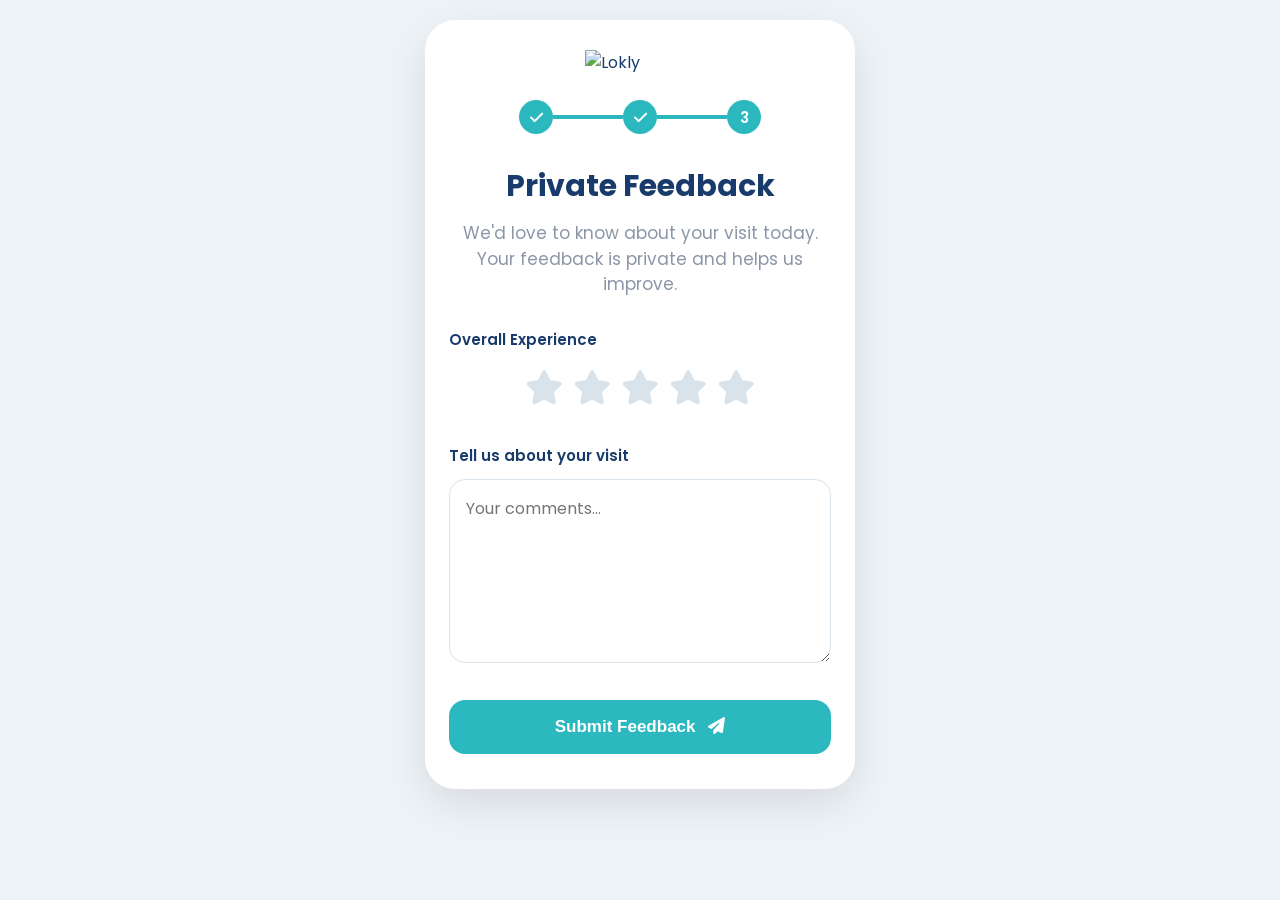
==== feedback.html @ 0c50cb6d "Add files via upload" ====
<!DOCTYPE html>
<html lang="en">

<head>

    <meta charset="UTF-8">
    <meta name="viewport" content="width=device-width, initial-scale=1.0">

    <title>Private Feedback</title>

    <link rel="preconnect" href="https://fonts.googleapis.com">
    <link rel="preconnect" href="https://fonts.gstatic.com" crossorigin>

    <link href="https://fonts.googleapis.com/css2?family=Poppins:wght@300;400;500;600;700&display=swap" rel="stylesheet">

    <link rel="stylesheet" href="feedback.css">

    <link rel="stylesheet"
          href="https://cdnjs.cloudflare.com/ajax/libs/font-awesome/6.7.2/css/all.min.css">

</head>

<body>

<div class="container">

    <img src="images/lokly-logo.png" class="logo" alt="Lokly">

    <div class="progress">

        <div class="step complete">
            <i class="fa-solid fa-check"></i>
        </div>

        <div class="line active"></div>

        <div class="step complete">
            <i class="fa-solid fa-check"></i>
        </div>

        <div class="line active"></div>

        <div class="step active">3</div>

    </div>

    <h1>Private Feedback</h1>

    <p class="intro">
        We'd love to know about your visit today.
        Your feedback is private and helps us improve.
    </p>

    <form id="feedbackForm">

        <label class="label">
            Overall Experience
        </label>

        <div class="rating">

            <input type="radio" id="star5" name="rating" value="5">
            <label for="star5"><i class="fa-solid fa-star"></i></label>

            <input type="radio" id="star4" name="rating" value="4">
            <label for="star4"><i class="fa-solid fa-star"></i></label>

            <input type="radio" id="star3" name="rating" value="3">
            <label for="star3"><i class="fa-solid fa-star"></i></label>

            <input type="radio" id="star2" name="rating" value="2">
            <label for="star2"><i class="fa-solid fa-star"></i></label>

            <input type="radio" id="star1" name="rating" value="1">
            <label for="star1"><i class="fa-solid fa-star"></i></label>

        </div>

        <label class="label">
            Tell us about your visit
        </label>

        <textarea
            id="comments"
            rows="6"
            placeholder="Your comments..."></textarea>

        <button type="submit" class="continue">

            Submit Feedback

            <i class="fa-solid fa-paper-plane"></i>

        </button>

    </form>

</div>

<script src="feedback.js"></script>

</body>

</html>
---- feedback.css ----
/* ==========================================
   LOKLY FEEDBACK PAGE
========================================== */

*{
    margin:0;
    padding:0;
    box-sizing:border-box;
}

body{
    font-family:'Poppins',sans-serif;
    background:#eef3f8;
    color:#183b6b;
}

.container{
    width:100%;
    max-width:430px;
    margin:20px auto;
    background:#ffffff;
    border-radius:30px;
    padding:30px 24px 35px;
    box-shadow:0 15px 45px rgba(0,0,0,.10);
}

.logo{
    width:110px;
    display:block;
    margin:0 auto 25px;
}

/* Progress */

.progress{
    display:flex;
    align-items:center;
    justify-content:center;
    margin-bottom:30px;
}

.step{
    width:34px;
    height:34px;
    border-radius:50%;
    background:#d9e3ec;
    color:#ffffff;
    display:flex;
    align-items:center;
    justify-content:center;
    font-size:15px;
    font-weight:600;
}

.step.active,
.step.complete{
    background:#2cb8bf;
}

.line{
    flex:1;
    max-width:70px;
    height:4px;
    background:#d9e3ec;
}

.line.active{
    background:#2cb8bf;
}

/* Headings */

h1{
    text-align:center;
    font-size:30px;
    color:#183b6b;
    margin-bottom:12px;
}

.intro{
    text-align:center;
    color:#8b96a7;
    font-size:17px;
    line-height:1.5;
    margin-bottom:30px;
}

/* Labels */

.label{
    display:block;
    font-size:15px;
    font-weight:600;
    margin-bottom:12px;
    color:#183b6b;
}

/* Rating */

.rating{
    display:flex;
    justify-content:center;
    flex-direction:row-reverse;
    gap:10px;
    margin-bottom:30px;
}

.rating input{
    display:none;
}

.rating label{
    font-size:34px;
    color:#d9e3ec;
    cursor:pointer;
    transition:.2s;
}

.rating input:checked ~ label,
.rating label:hover,
.rating label:hover ~ label{
    color:#f5b301;
}

/* Comments */

textarea{
    width:100%;
    padding:16px;
    border:1px solid #d9e3ec;
    border-radius:16px;
    resize:vertical;
    font-family:inherit;
    font-size:16px;
    margin-bottom:30px;
}

textarea:focus{
    outline:none;
    border-color:#2cb8bf;
    box-shadow:0 0 0 3px rgba(44,184,191,.15);
}

/* Button */

.continue{
    width:100%;
    border:none;
    border-radius:16px;
    background:#2cb8bf;
    color:#ffffff;
    padding:17px;
    font-size:17px;
    font-weight:600;
    cursor:pointer;
    transition:.25s;
}

.continue:hover{
    background:#24a7ae;
}

.continue i{
    margin-left:8px;
}

/* Mobile */

@media(max-width:480px){

    body{
        padding:10px;
    }

    .container{
        margin:0;
        padding:24px 18px 30px;
        border-radius:24px;
    }

    h1{
        font-size:28px;
    }

    .intro{
        font-size:16px;
    }

    .rating label{
        font-size:30px;
    }

}
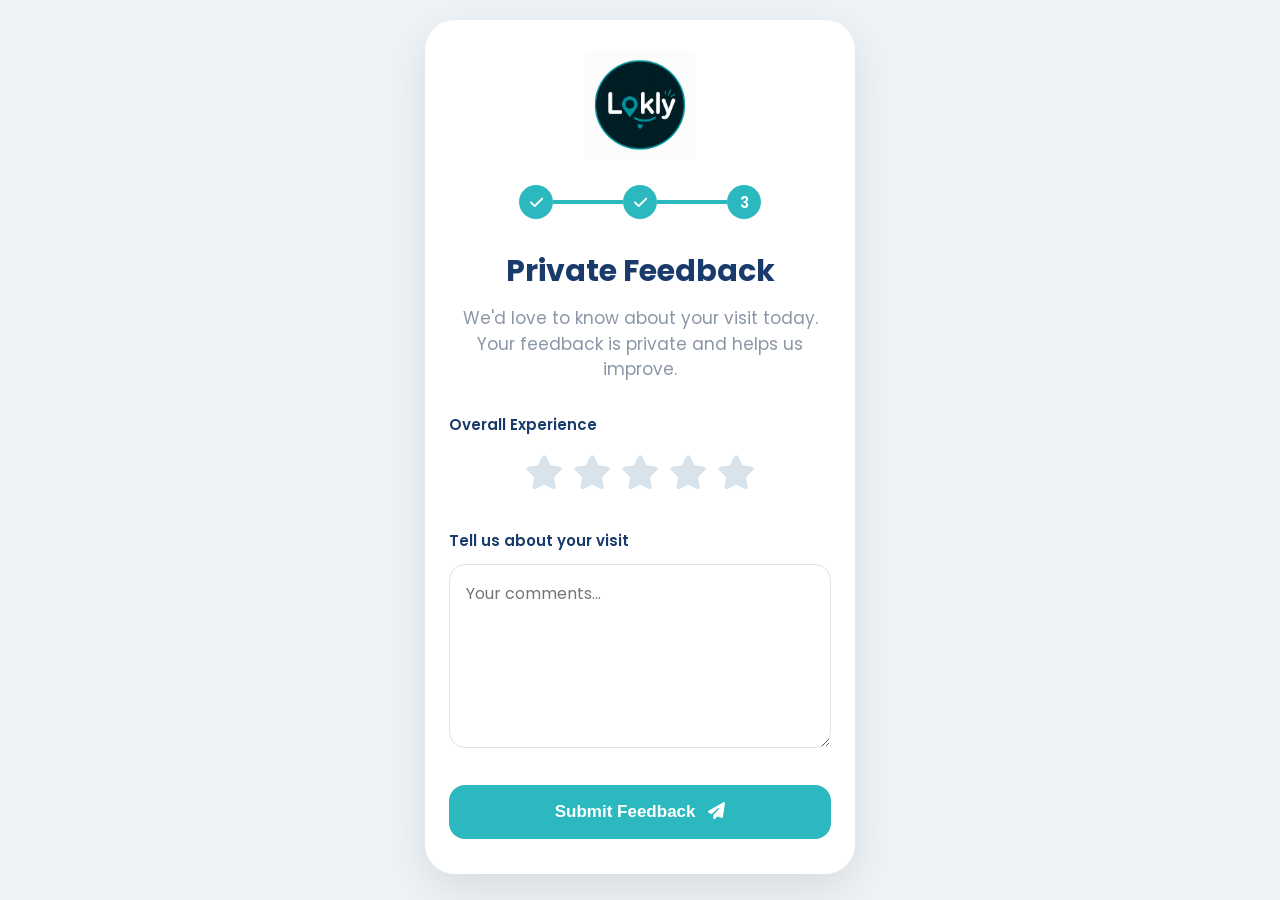
==== commit 2aafe148: "Update feedback.html" ====
--- a/feedback.html
+++ b/feedback.html
@@ -24,7 +24,7 @@
 
 <div class="container">
 
-    <img src="images/lokly-logo.png" class="logo" alt="Lokly">
+    <img src="lokly-logo.png" class="logo" alt="Lokly">
 
     <div class="progress">
 
@@ -101,4 +101,4 @@
 
 </body>
 
-</html>+</html>
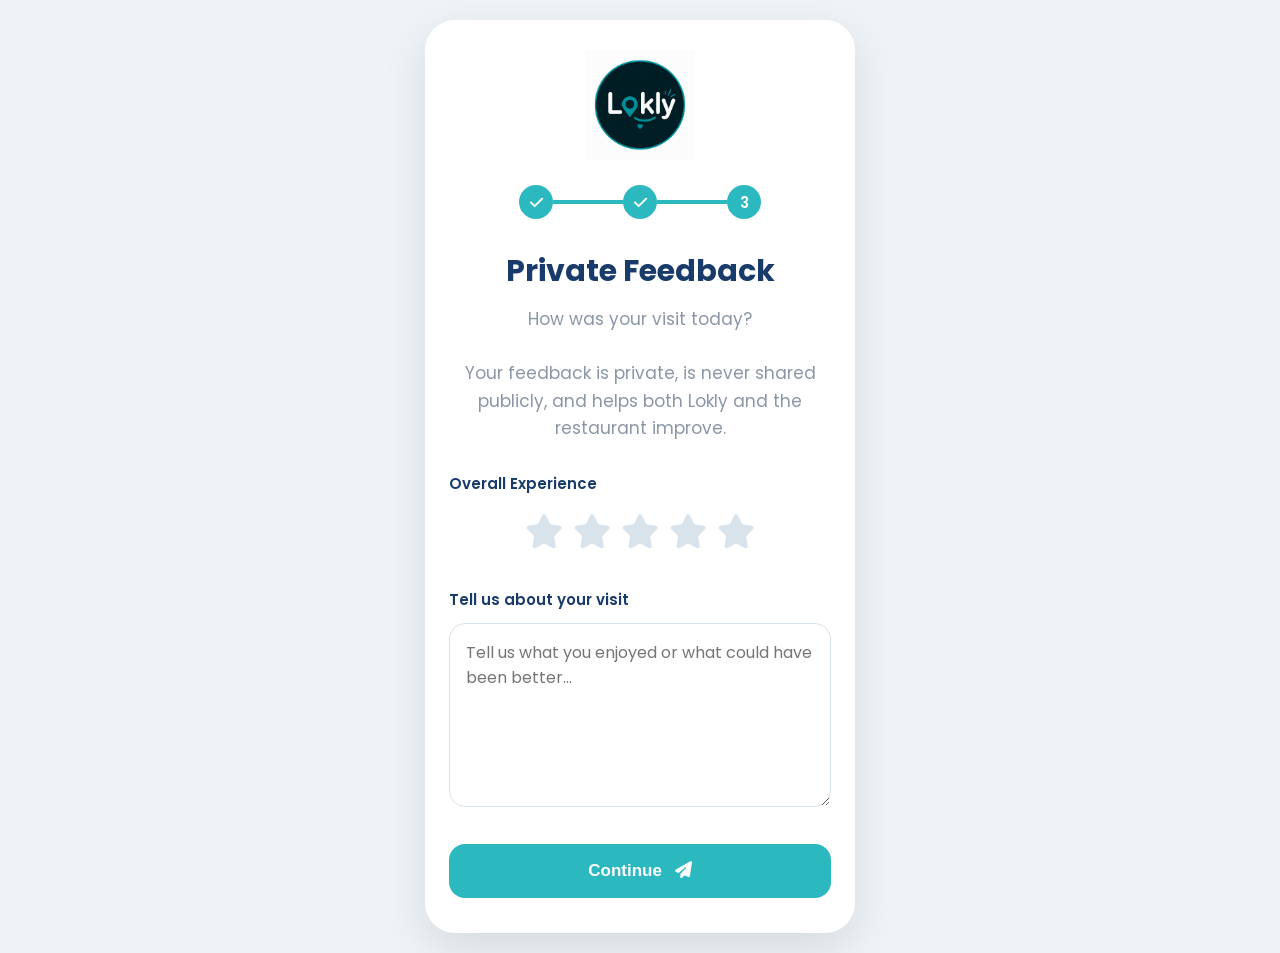
==== commit e552da01: "Add files via upload" ====
--- a/feedback.html
+++ b/feedback.html
@@ -47,8 +47,9 @@
     <h1>Private Feedback</h1>
 
     <p class="intro">
-        We'd love to know about your visit today.
-        Your feedback is private and helps us improve.
+        How was your visit today?
+        <br><br>
+        Your feedback is private, is never shared publicly, and helps both Lokly and the restaurant improve.
     </p>
 
     <form id="feedbackForm">
@@ -83,11 +84,11 @@
         <textarea
             id="comments"
             rows="6"
-            placeholder="Your comments..."></textarea>
+            placeholder="Tell us what you enjoyed or what could have been better..."></textarea>
 
         <button type="submit" class="continue">
 
-            Submit Feedback
+            Continue
 
             <i class="fa-solid fa-paper-plane"></i>
 
@@ -101,4 +102,4 @@
 
 </body>
 
-</html>
+</html>
--- a/feedback.css
+++ b/feedback.css
@@ -81,7 +81,7 @@
     text-align:center;
     color:#8b96a7;
     font-size:17px;
-    line-height:1.5;
+    line-height:1.6;
     margin-bottom:30px;
 }
 
@@ -113,7 +113,7 @@
     font-size:34px;
     color:#d9e3ec;
     cursor:pointer;
-    transition:.2s;
+    transition:color .25s ease;
 }
 
 .rating input:checked ~ label,
@@ -126,6 +126,7 @@
 
 textarea{
     width:100%;
+    min-height:140px;
     padding:16px;
     border:1px solid #d9e3ec;
     border-radius:16px;
@@ -160,6 +161,11 @@
     background:#24a7ae;
 }
 
+.continue:disabled{
+    background:#9dcfd3;
+    cursor:not-allowed;
+}
+
 .continue i{
     margin-left:8px;
 }
@@ -190,4 +196,8 @@
         font-size:30px;
     }
 
+    textarea{
+        min-height:120px;
+    }
+
 }
